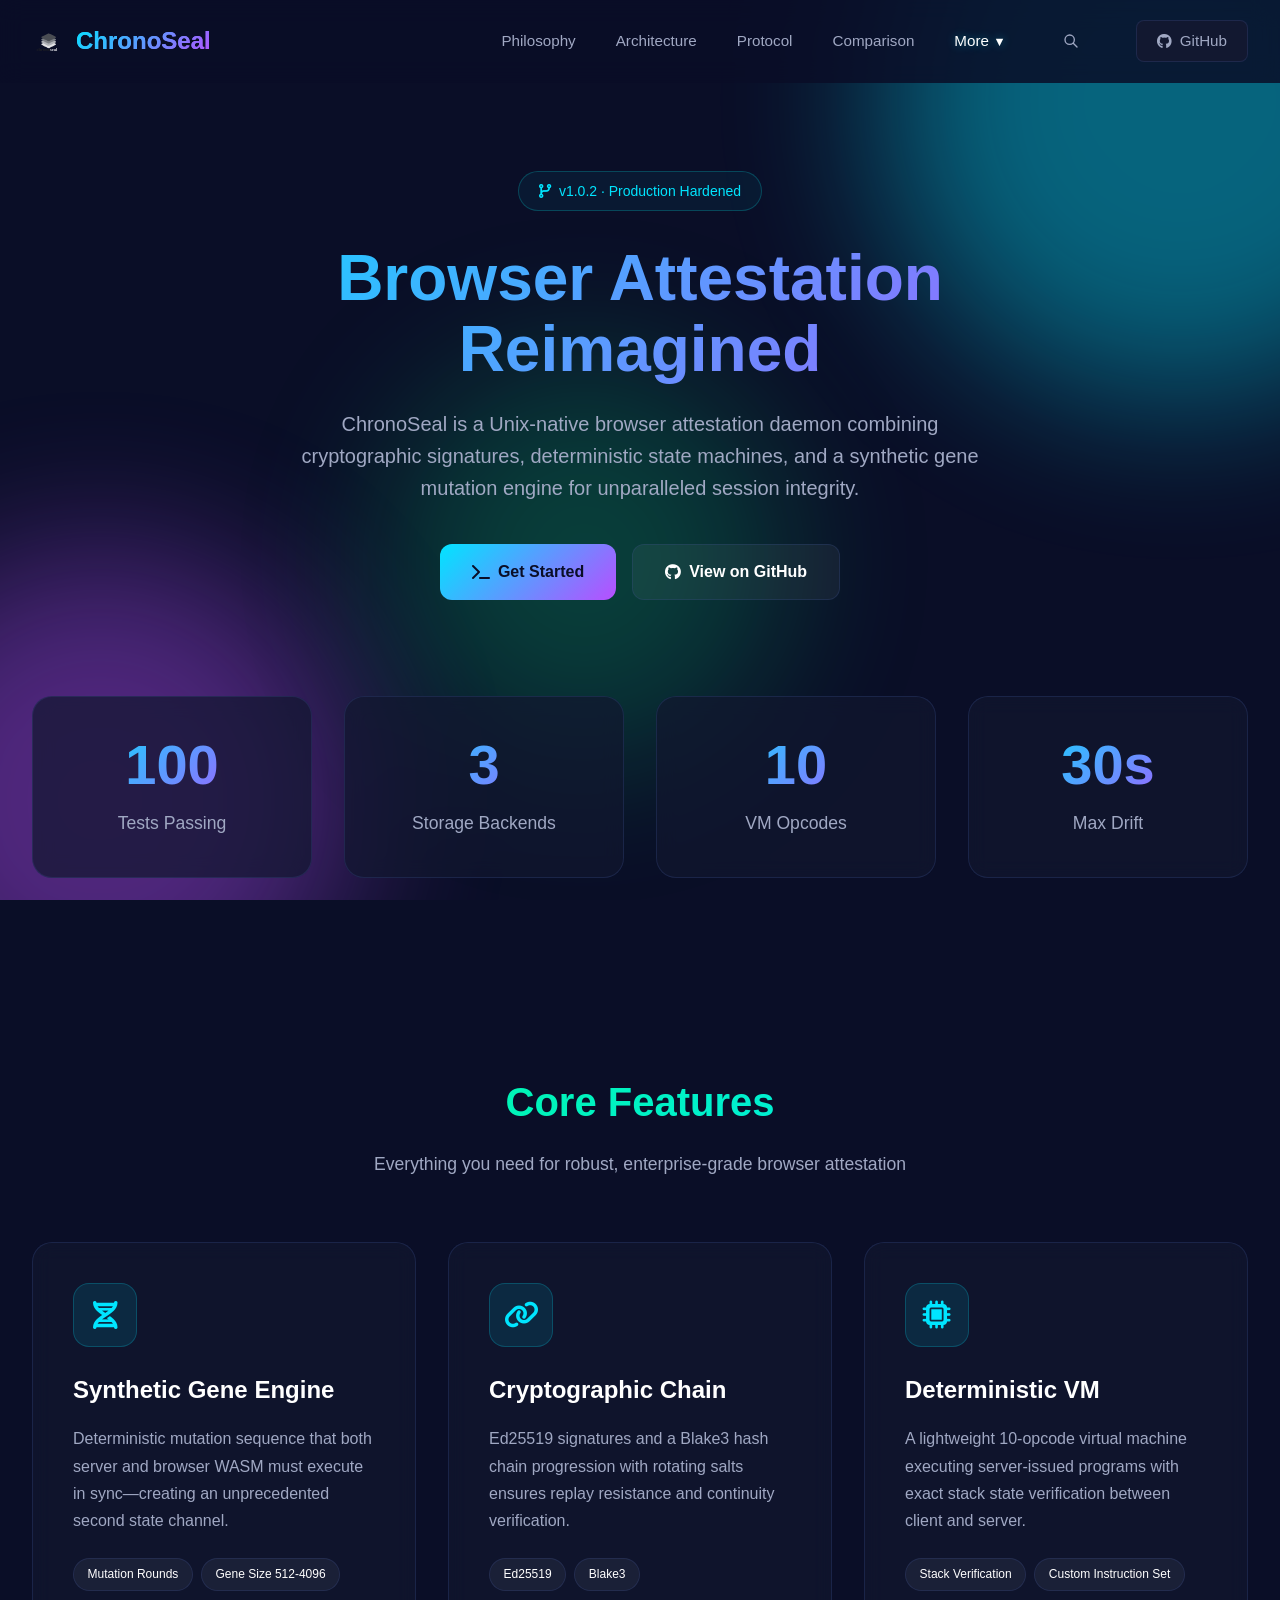
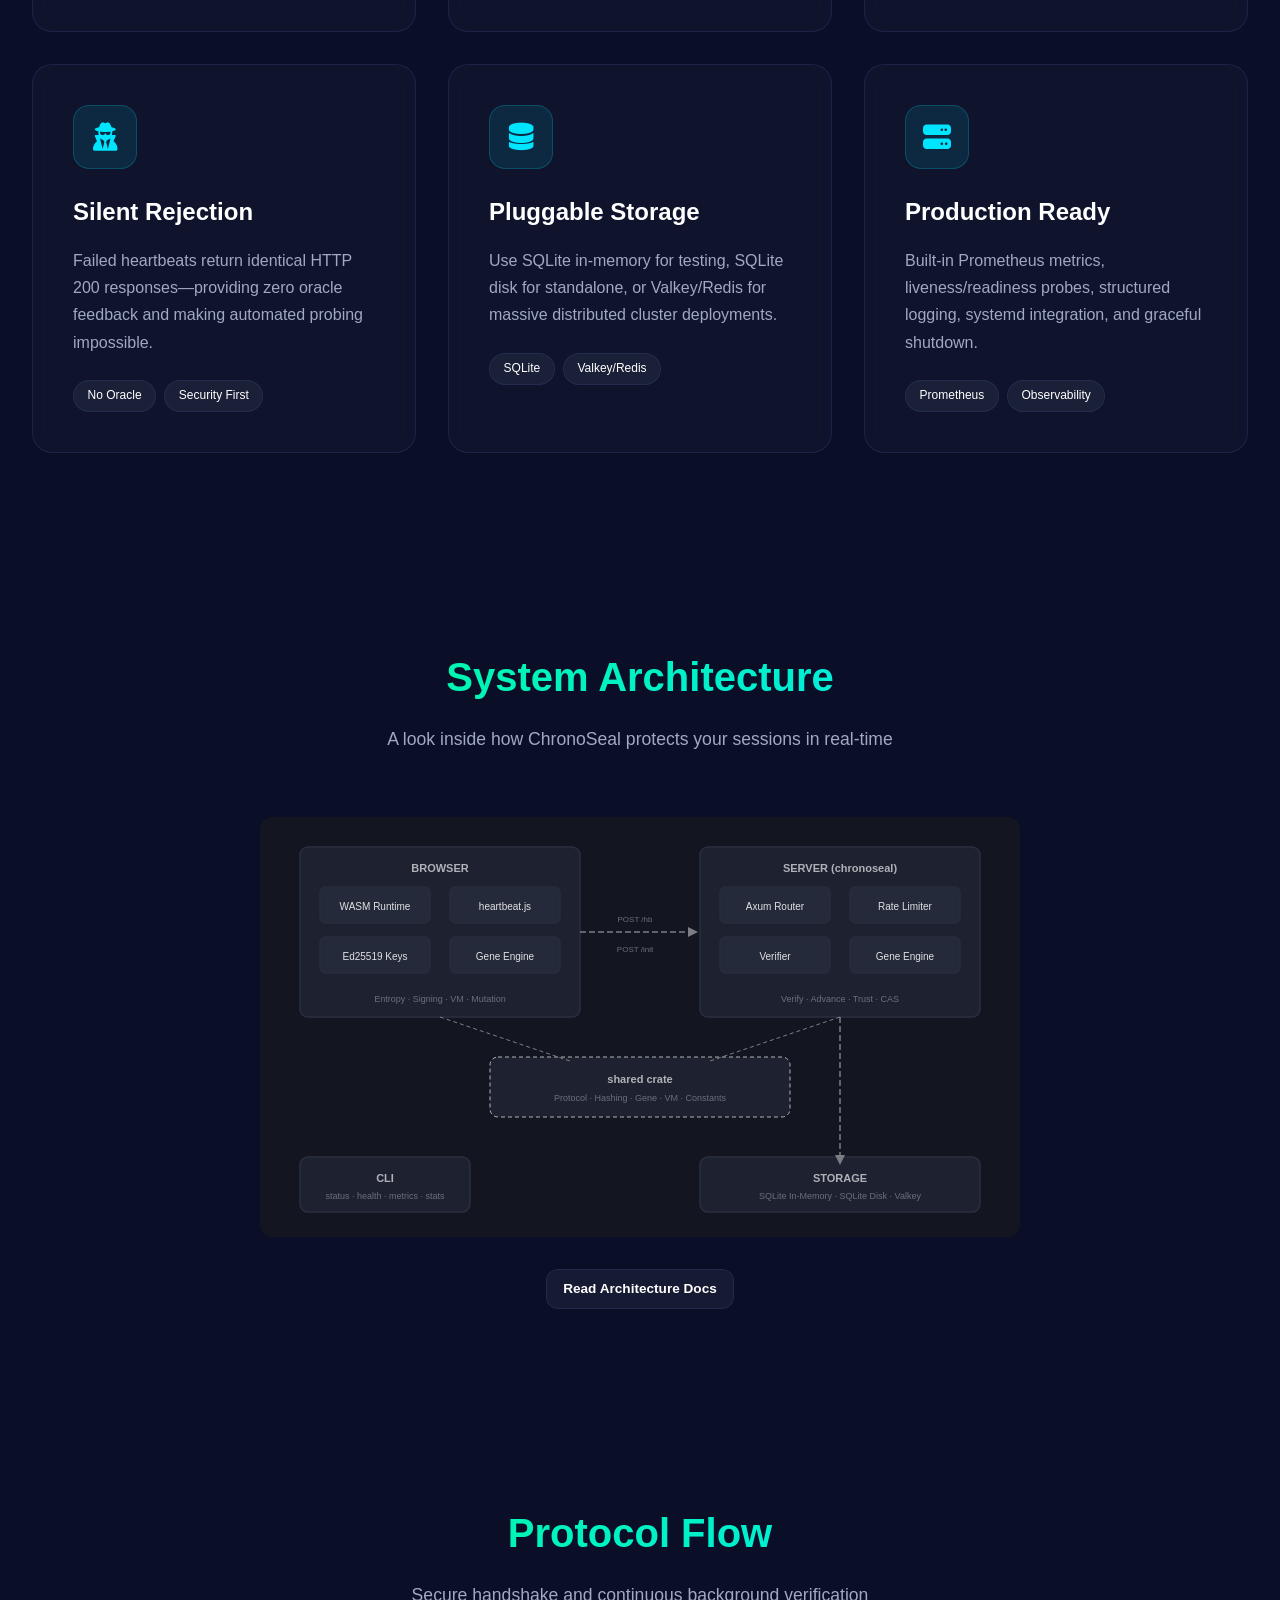
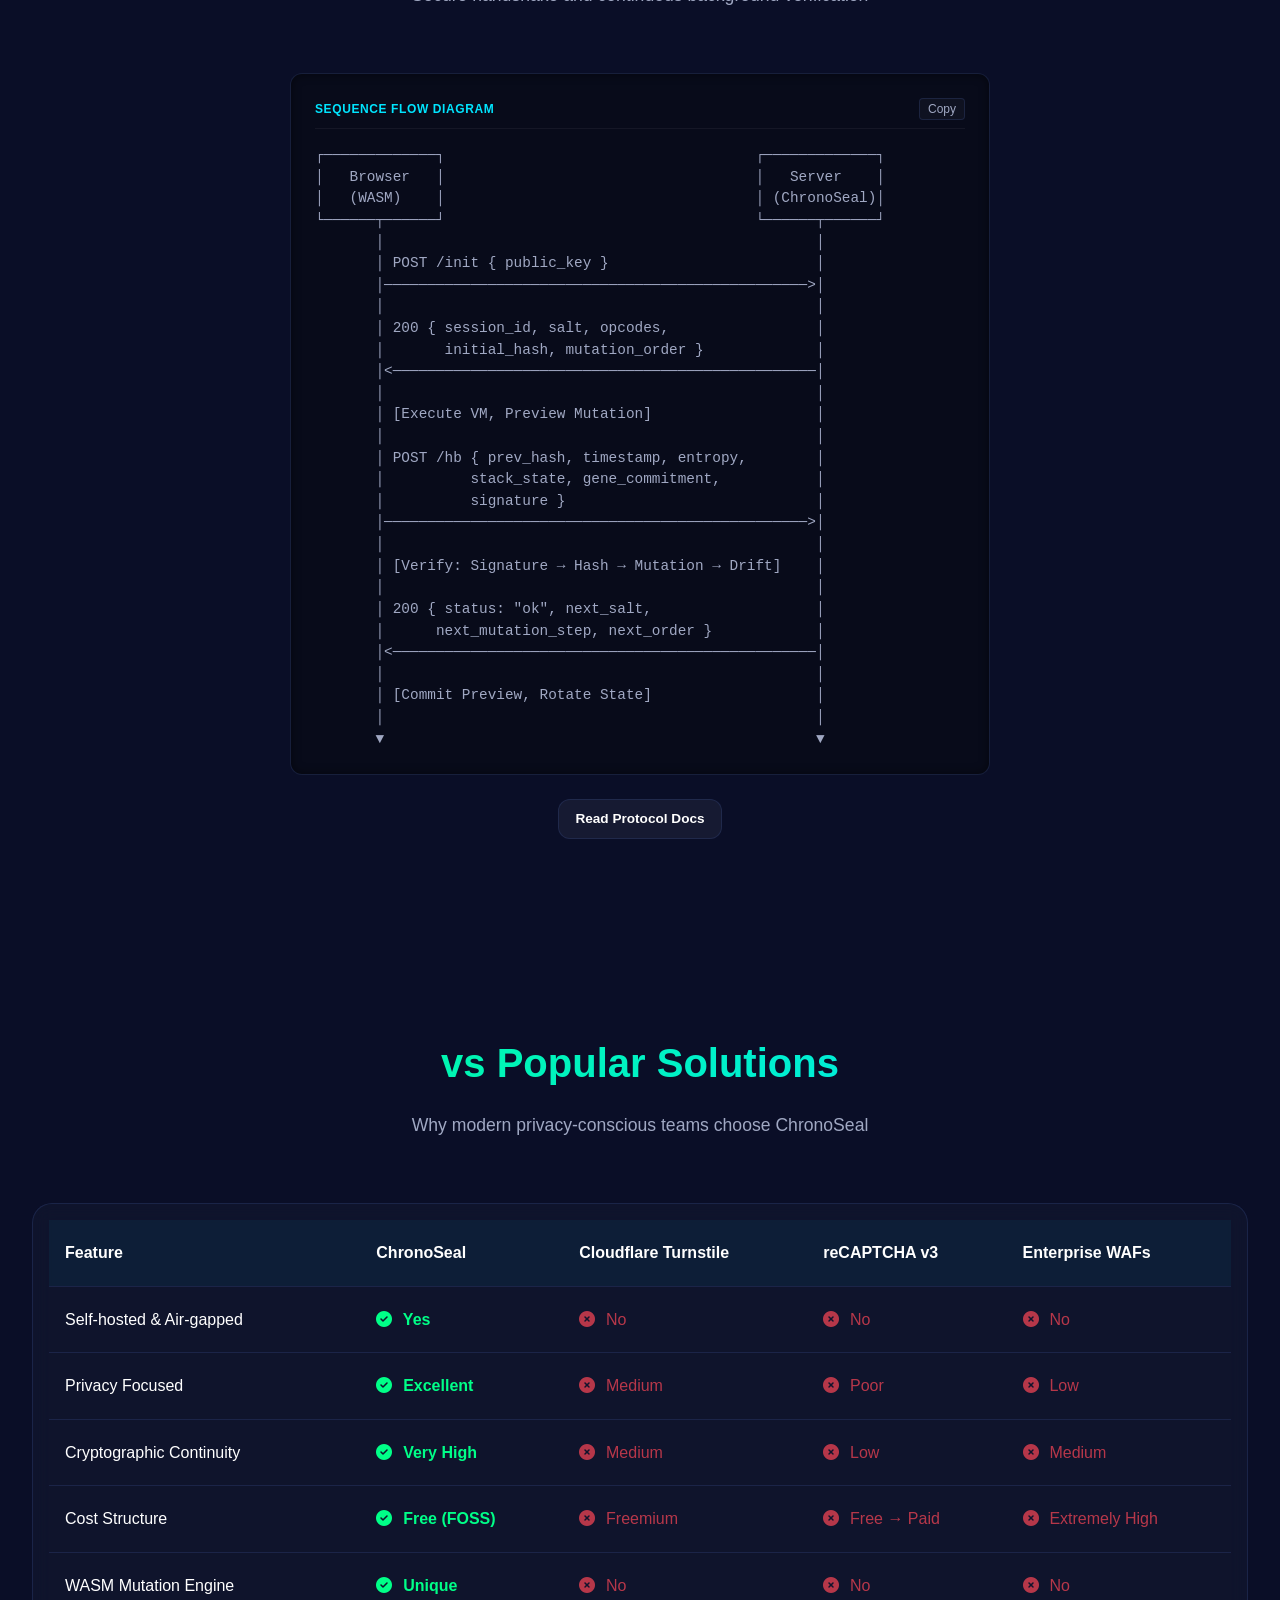
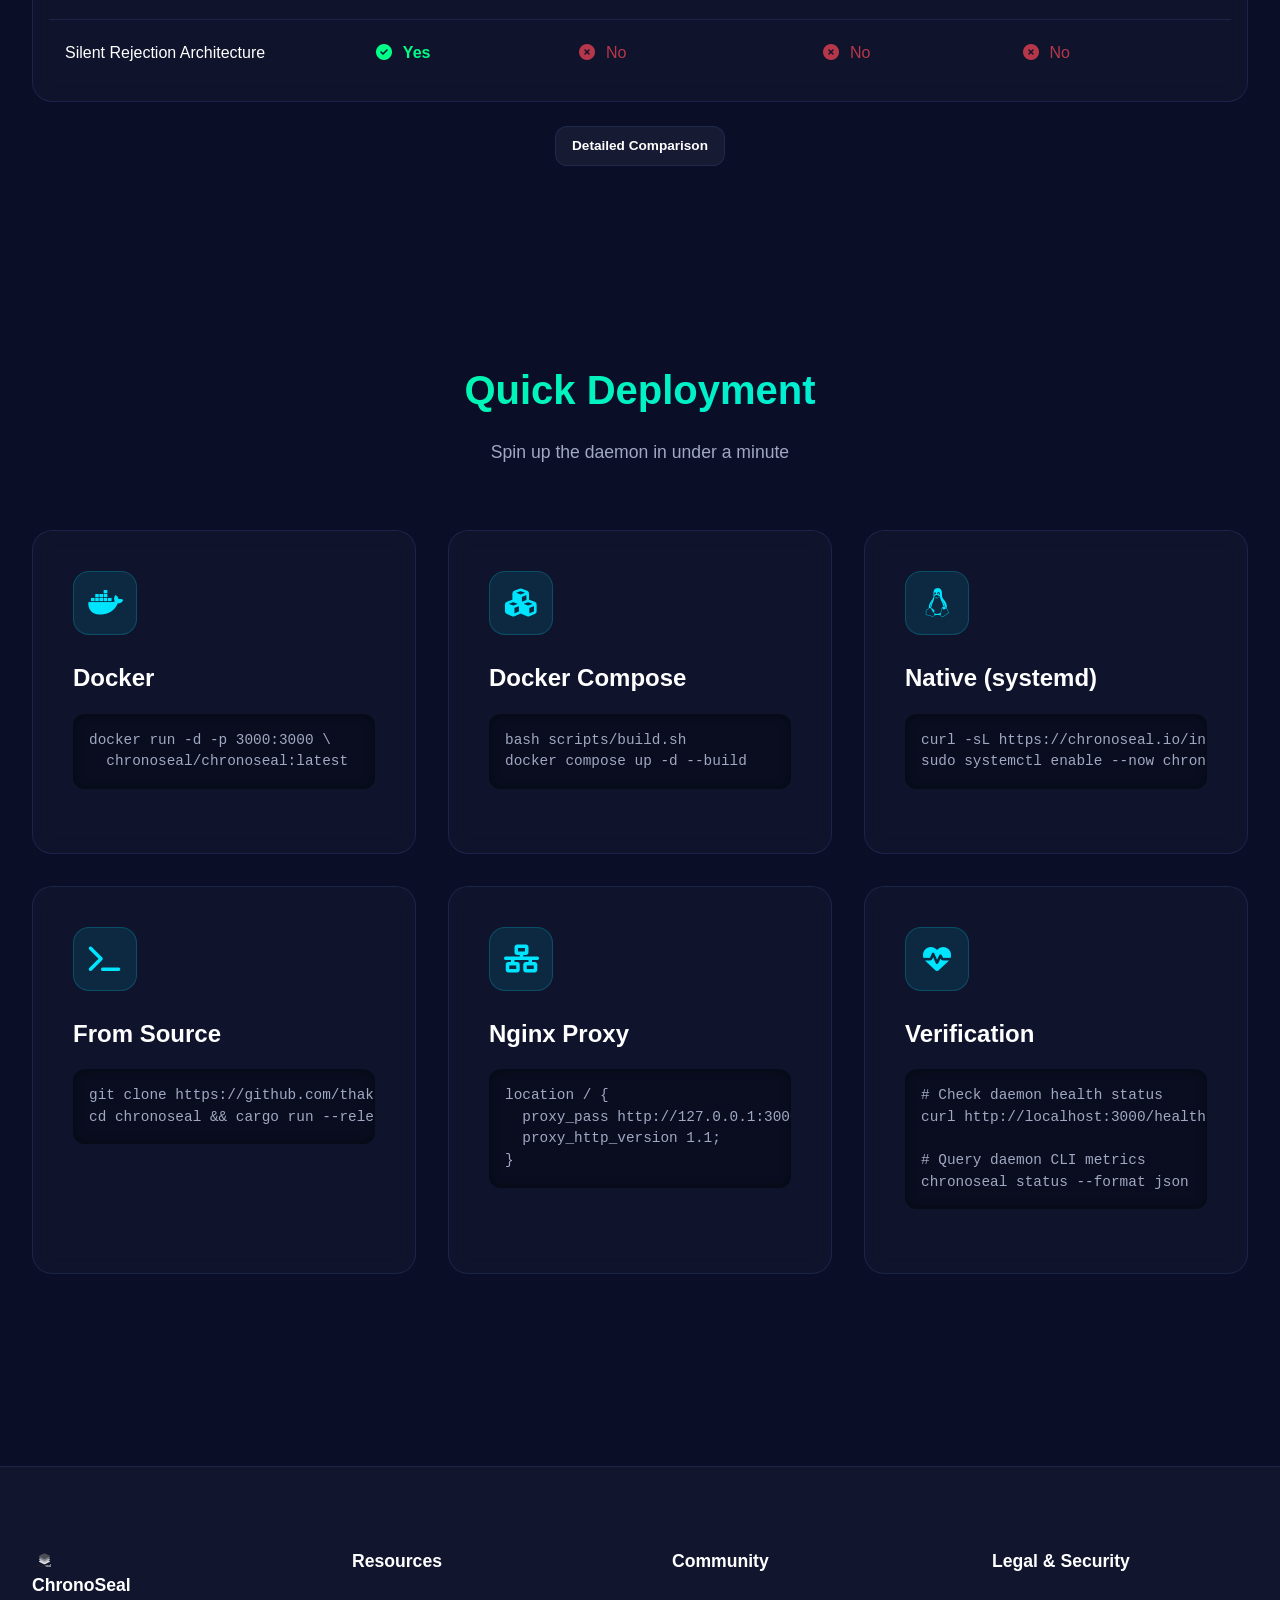
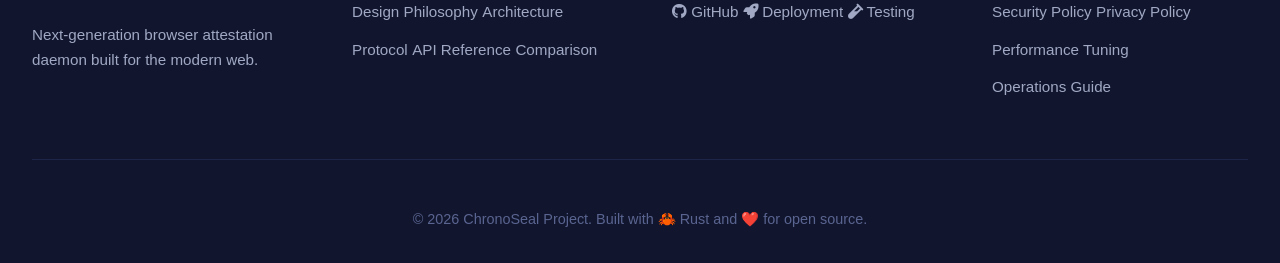
==== www/index.html @ 1e038901 "Add ChronoSeal product website" ====
<!DOCTYPE html>
<html lang="en">
<head>
  <meta charset="UTF-8">
  <meta name="viewport" content="width=device-width, initial-scale=1.0, viewport-fit=cover">
  <title>ChronoSeal | Browser Attestation Daemon</title>
  <meta name="description" content="ChronoSeal is a Unix-native browser attestation daemon combining cryptographic signatures, deterministic state machines, and a synthetic gene mutation engine for session integrity.">
  <link rel="stylesheet" href="css/chronoseal.css">
  <link rel="stylesheet" href="css/print.css" media="print">
  <link rel="manifest" href="site.webmanifest">
  <link rel="icon" href="assets/logo.svg" type="image/svg+xml">
  
  <!-- Font Awesome for Icons -->
  <link rel="preconnect" href="https://cdnjs.cloudflare.com" crossorigin />
  <link rel="stylesheet" href="https://cdnjs.cloudflare.com/ajax/libs/font-awesome/6.4.0/css/all.min.css" 
        integrity="sha512-iecdLmaskl7CVkqkXNQ/ZH/XLlvWZOJyj7Yy7tcenmpD1ypASozpmT/E0iPtmFIB46ZmdtAc9eNBvH0H/ZpiBw==" 
        crossorigin="anonymous" 
        referrerpolicy="no-referrer" />
</head>
<body>

  <!-- Floating Background Spheres -->
  <div class="bg-animation">
    <div class="gradient-sphere sphere-1"></div>
    <div class="gradient-sphere sphere-2"></div>
    <div class="gradient-sphere sphere-3"></div>
  </div>

  <!-- Header / Navbar -->
  <nav class="navbar" id="navbar">
    <div class="nav-container">
      <a href="index.html" class="logo">
        <img class="logobar" src="assets/logo.svg" alt="ChronoSeal Logo">
        <span>ChronoSeal</span>
      </a>
      <div class="nav-links" id="navLinks">
        <a href="philosophy.html">Philosophy</a>
        <a href="architecture.html">Architecture</a>
        <a href="protocol.html">Protocol</a>
        <a href="comparison.html">Comparison</a>
        <div class="nav-dropdown">
          <a href="#" class="nav-link">More <small>▼</small></a>
          <div class="nav-dropdown-menu">
            <a href="api.html">API Reference</a>
            <a href="deployment.html">Deployment Guide</a>
            <a href="operations.html">Operations Guide</a>
            <a href="testing.html">Testing Strategy</a>
            <a href="performance.html">Performance Tuning</a>
            <a href="threat-model.html">Threat Model</a>
            <a href="security.html">Security Policy</a>
            <a href="privacy.html">Privacy Policy</a>
          </div>
        </div>
        <button class="btn btn-ghost btn-sm btn-icon search-trigger" aria-label="Search" onclick="ChronoSearch.open()">
          <svg fill="none" stroke="currentColor" stroke-width="2" viewBox="0 0 24 24" width="16" height="16"><path stroke-linecap="round" stroke-linejoin="round" d="M21 21l-6-6m2-5a7 7 0 11-14 0 7 7 0 0114 0z"></path></svg>
        </button>
        <a href="https://github.com/thakares/chronoseal-rs" class="github-btn" target="_blank" rel="noopener">
          <i class="fab fa-github"></i> GitHub
        </a>
      </div>
      <button class="nav-toggle" id="menuBtn" aria-label="Toggle Navigation">
        <i class="fas fa-bars"></i>
      </button>
    </div>
  </nav>

  <!-- Main Content -->
  <main class="main-content">
    
    <!-- Hero Section -->
    <section id="home" class="hero animate">
      <div class="hero-badge">
        <i class="fas fa-code-branch"></i> v1.0.2 · Production Hardened
      </div>
      <h1>Browser Attestation<br>Reimagined</h1>
      <p class="hero-subtitle">
        ChronoSeal is a Unix-native browser attestation daemon combining cryptographic signatures, 
        deterministic state machines, and a synthetic gene mutation engine for unparalleled session integrity.
      </p>
      <div class="hero-buttons">
        <a href="deployment.html" class="btn btn-primary">
          <i class="fas fa-terminal"></i> Get Started
        </a>
        <a href="https://github.com/thakares/chronoseal-rs" class="btn btn-secondary" target="_blank" rel="noopener">
          <i class="fab fa-github"></i> View on GitHub
        </a>
      </div>
    </section>

    <!-- Stats Grid -->
    <div class="stats-grid animate">
      <div class="stat-card">
        <div class="stat-number">100</div>
        <div class="stat-label">Tests Passing</div>
      </div>
      <div class="stat-card">
        <div class="stat-number">3</div>
        <div class="stat-label">Storage Backends</div>
      </div>
      <div class="stat-card">
        <div class="stat-number">10</div>
        <div class="stat-label">VM Opcodes</div>
      </div>
      <div class="stat-card">
        <div class="stat-number">30s</div>
        <div class="stat-label">Max Drift</div>
      </div>
    </div>

    <!-- Core Features Section -->
    <section id="features" class="section animate">
      <div class="section-header">
        <h2>Core Features</h2>
        <p>Everything you need for robust, enterprise-grade browser attestation</p>
      </div>
      <div class="cards-grid">
        <div class="card">
          <div class="card-icon"><i class="fas fa-dna"></i></div>
          <h3>Synthetic Gene Engine</h3>
          <p>Deterministic mutation sequence that both server and browser WASM must execute in sync—creating an unprecedented second state channel.</p>
          <div class="card-tags">
            <span class="tag">Mutation Rounds</span>
            <span class="tag">Gene Size 512-4096</span>
          </div>
        </div>
        <div class="card">
          <div class="card-icon"><i class="fas fa-link"></i></div>
          <h3>Cryptographic Chain</h3>
          <p>Ed25519 signatures and a Blake3 hash chain progression with rotating salts ensures replay resistance and continuity verification.</p>
          <div class="card-tags">
            <span class="tag">Ed25519</span>
            <span class="tag">Blake3</span>
          </div>
        </div>
        <div class="card">
          <div class="card-icon"><i class="fas fa-microchip"></i></div>
          <h3>Deterministic VM</h3>
          <p>A lightweight 10-opcode virtual machine executing server-issued programs with exact stack state verification between client and server.</p>
          <div class="card-tags">
            <span class="tag">Stack Verification</span>
            <span class="tag">Custom Instruction Set</span>
          </div>
        </div>
        <div class="card">
          <div class="card-icon"><i class="fas fa-user-secret"></i></div>
          <h3>Silent Rejection</h3>
          <p>Failed heartbeats return identical HTTP 200 responses—providing zero oracle feedback and making automated probing impossible.</p>
          <div class="card-tags">
            <span class="tag">No Oracle</span>
            <span class="tag">Security First</span>
          </div>
        </div>
        <div class="card">
          <div class="card-icon"><i class="fas fa-database"></i></div>
          <h3>Pluggable Storage</h3>
          <p>Use SQLite in-memory for testing, SQLite disk for standalone, or Valkey/Redis for massive distributed cluster deployments.</p>
          <div class="card-tags">
            <span class="tag">SQLite</span>
            <span class="tag">Valkey/Redis</span>
          </div>
        </div>
        <div class="card">
          <div class="card-icon"><i class="fas fa-server"></i></div>
          <h3>Production Ready</h3>
          <p>Built-in Prometheus metrics, liveness/readiness probes, structured logging, systemd integration, and graceful shutdown.</p>
          <div class="card-tags">
            <span class="tag">Prometheus</span>
            <span class="tag">Observability</span>
          </div>
        </div>
      </div>
    </section>

    <!-- Architecture Section -->
    <section id="architecture-sec" class="section animate">
      <div class="section-header">
        <h2>System Architecture</h2>
        <p>A look inside how ChronoSeal protects your sessions in real-time</p>
      </div>
      <div class="architecture-container">
        <!-- Inline diagram container dynamically drawn by diagrams.js -->
        <div id="diagram-architecture" class="arch-diagram"></div>
      </div>
      <div class="text-center" style="margin-top:24px">
        <a href="architecture.html" class="btn btn-secondary btn-sm">Read Architecture Docs</a>
      </div>
    </section>

    <!-- Protocol Section -->
    <section id="protocol-sec" class="section animate">
      <div class="section-header">
        <h2>Protocol Flow</h2>
        <p>Secure handshake and continuous background verification</p>
      </div>
      <div class="code-block code-block-center">
        <div class="code-header">
          <span class="code-lang">Sequence Flow Diagram</span>
          <button class="code-copy-btn">Copy</button>
        </div>
        <pre><code>┌─────────────┐                                    ┌─────────────┐
│   Browser   │                                    │   Server    │
│   (WASM)    │                                    │ (ChronoSeal)│
└──────┬──────┘                                    └──────┬──────┘
       │                                                  │
       │ POST /init { public_key }                        │
       │─────────────────────────────────────────────────>│
       │                                                  │
       │ 200 { session_id, salt, opcodes,                 │
       │       initial_hash, mutation_order }             │
       │<─────────────────────────────────────────────────│
       │                                                  │
       │ [Execute VM, Preview Mutation]                   │
       │                                                  │
       │ POST /hb { prev_hash, timestamp, entropy,        │
       │          stack_state, gene_commitment,           │
       │          signature }                             │
       │─────────────────────────────────────────────────>│
       │                                                  │
       │ [Verify: Signature → Hash → Mutation → Drift]    │
       │                                                  │
       │ 200 { status: "ok", next_salt,                   │
       │      next_mutation_step, next_order }            │
       │<─────────────────────────────────────────────────│
       │                                                  │
       │ [Commit Preview, Rotate State]                   │
       │                                                  │
       ▼                                                  ▼</code></pre>
      </div>
      <div class="text-center" style="margin-top:24px">
        <a href="protocol.html" class="btn btn-secondary btn-sm">Read Protocol Docs</a>
      </div>
    </section>

    <!-- Comparison Section -->
    <section id="comparison-sec" class="section animate">
      <div class="section-header">
        <h2>vs Popular Solutions</h2>
        <p>Why modern privacy-conscious teams choose ChronoSeal</p>
      </div>
      <div class="comparison-table-wrap">
        <table>
          <thead>
            <tr>
              <th>Feature</th>
              <th>ChronoSeal</th>
              <th>Cloudflare Turnstile</th>
              <th>reCAPTCHA v3</th>
              <th>Enterprise WAFs</th>
            </tr>
          </thead>
          <tbody>
            <tr>
              <td>Self-hosted &amp; Air-gapped</td>
              <td class="check"><i class="fas fa-check-circle"></i> Yes</td>
              <td class="times"><i class="fas fa-times-circle"></i> No</td>
              <td class="times"><i class="fas fa-times-circle"></i> No</td>
              <td class="times"><i class="fas fa-times-circle"></i> No</td>
            </tr>
            <tr>
              <td>Privacy Focused</td>
              <td class="check"><i class="fas fa-check-circle"></i> Excellent</td>
              <td class="times"><i class="fas fa-times-circle"></i> Medium</td>
              <td class="times"><i class="fas fa-times-circle"></i> Poor</td>
              <td class="times"><i class="fas fa-times-circle"></i> Low</td>
            </tr>
            <tr>
              <td>Cryptographic Continuity</td>
              <td class="check"><i class="fas fa-check-circle"></i> Very High</td>
              <td class="times"><i class="fas fa-times-circle"></i> Medium</td>
              <td class="times"><i class="fas fa-times-circle"></i> Low</td>
              <td class="times"><i class="fas fa-times-circle"></i> Medium</td>
            </tr>
            <tr>
              <td>Cost Structure</td>
              <td class="check"><i class="fas fa-check-circle"></i> Free (FOSS)</td>
              <td class="times"><i class="fas fa-times-circle"></i> Freemium</td>
              <td class="times"><i class="fas fa-times-circle"></i> Free → Paid</td>
              <td class="times"><i class="fas fa-times-circle"></i> Extremely High</td>
            </tr>
            <tr>
              <td>WASM Mutation Engine</td>
              <td class="check"><i class="fas fa-check-circle"></i> Unique</td>
              <td class="times"><i class="fas fa-times-circle"></i> No</td>
              <td class="times"><i class="fas fa-times-circle"></i> No</td>
              <td class="times"><i class="fas fa-times-circle"></i> No</td>
            </tr>
            <tr>
              <td>Silent Rejection Architecture</td>
              <td class="check"><i class="fas fa-check-circle"></i> Yes</td>
              <td class="times"><i class="fas fa-times-circle"></i> No</td>
              <td class="times"><i class="fas fa-times-circle"></i> No</td>
              <td class="times"><i class="fas fa-times-circle"></i> No</td>
            </tr>
          </tbody>
        </table>
      </div>
      <div class="text-center" style="margin-top:24px">
        <a href="comparison.html" class="btn btn-secondary btn-sm">Detailed Comparison</a>
      </div>
    </section>

    <!-- Quick Deployment Section -->
    <section id="deployment-sec" class="section animate">
      <div class="section-header">
        <h2>Quick Deployment</h2>
        <p>Spin up the daemon in under a minute</p>
      </div>
      <div class="cards-grid">
        <div class="card">
          <div class="card-icon"><i class="fab fa-docker"></i></div>
          <h3>Docker</h3>
          <div class="code-block" style="margin-top: 1rem; border: none; padding: 1rem; background: rgba(0,0,0,0.3);">
            <pre><code>docker run -d -p 3000:3000 \
  chronoseal/chronoseal:latest</code></pre>
          </div>
        </div>
        <div class="card">
          <div class="card-icon"><i class="fas fa-cubes"></i></div>
          <h3>Docker Compose</h3>
          <div class="code-block" style="margin-top: 1rem; border: none; padding: 1rem; background: rgba(0,0,0,0.3);">
            <pre><code>bash scripts/build.sh
docker compose up -d --build</code></pre>
          </div>
        </div>
        <div class="card">
          <div class="card-icon"><i class="fab fa-linux"></i></div>
          <h3>Native (systemd)</h3>
          <div class="code-block" style="margin-top: 1rem; border: none; padding: 1rem; background: rgba(0,0,0,0.3);">
            <pre><code>curl -sL https://chronoseal.io/install.sh | sudo bash
sudo systemctl enable --now chronoseal</code></pre>
          </div>
        </div>
        <div class="card">
          <div class="card-icon"><i class="fas fa-terminal"></i></div>
          <h3>From Source</h3>
          <div class="code-block" style="margin-top: 1rem; border: none; padding: 1rem; background: rgba(0,0,0,0.3);">
            <pre><code>git clone https://github.com/thakares/chronoseal-rs
cd chronoseal &amp;&amp; cargo run --release</code></pre>
          </div>
        </div>
        <div class="card">
          <div class="card-icon"><i class="fas fa-network-wired"></i></div>
          <h3>Nginx Proxy</h3>
          <div class="code-block" style="margin-top: 1rem; border: none; padding: 1rem; background: rgba(0,0,0,0.3);">
            <pre><code>location / {
  proxy_pass http://127.0.0.1:3000;
  proxy_http_version 1.1;
}</code></pre>
          </div>
        </div>
        <div class="card">
          <div class="card-icon"><i class="fas fa-heartbeat"></i></div>
          <h3>Verification</h3>
          <div class="code-block" style="margin-top: 1rem; border: none; padding: 1rem; background: rgba(0,0,0,0.3);">
            <pre><code># Check daemon health status
curl http://localhost:3000/health

# Query daemon CLI metrics
chronoseal status --format json</code></pre>
          </div>
        </div>
      </div>
    </section>

  </main>

  <!-- Footer -->
  <footer class="footer">
    <div class="footer-content">
      <div class="footer-section">
        <h4>
          <img class="logobar" src="assets/logo.svg" alt="ChronoSeal Logo" style="width: 24px; height: 24px; vertical-align: middle;"> ChronoSeal
        </h4>
        <p>Next-generation browser attestation daemon built for the modern web.</p>
      </div>
      <div class="footer-section">
        <h4>Resources</h4>
        <a href="philosophy.html">Design Philosophy</a>
        <a href="architecture.html">Architecture</a>
        <a href="protocol.html">Protocol</a>
        <a href="api.html">API Reference</a>
        <a href="comparison.html">Comparison</a>
      </div>
      <div class="footer-section">
        <h4>Community</h4>
        <a href="https://github.com/thakares/chronoseal-rs" target="_blank" rel="noopener"><i class="fab fa-github"></i> GitHub</a>
        <a href="deployment.html"><i class="fas fa-rocket"></i> Deployment</a>
        <a href="testing.html"><i class="fas fa-vial"></i> Testing</a>
      </div>
      <div class="footer-section">
        <h4>Legal &amp; Security</h4>
        <a href="security.html">Security Policy</a>
        <a href="privacy.html">Privacy Policy</a>
        <a href="performance.html">Performance Tuning</a>
        <a href="operations.html">Operations Guide</a>
      </div>
    </div>
    <div class="footer-bottom">
      <p>&copy; 2026 ChronoSeal Project. Built with 🦀 Rust and ❤️ for open source.</p>
    </div>
  </footer>

  <!-- Search Overlay -->
  <div class="search-overlay">
    <div class="search-box">
      <div class="search-input-wrap">
        <svg fill="none" stroke="currentColor" stroke-width="2" viewBox="0 0 24 24"><path stroke-linecap="round" stroke-linejoin="round" d="M21 21l-6-6m2-5a7 7 0 11-14 0 7 7 0 0114 0z"></path></svg>
        <input type="text" class="search-input" placeholder="Search documentation... (Esc to close)">
        <span class="search-kbd">/</span>
      </div>
      <div class="search-results"></div>
    </div>
  </div>

  <!-- Back to top -->
  <a href="#" class="back-to-top" aria-label="Back to top">▲</a>

  <!-- JS Scripts -->
  <script src="js/search.js"></script>
  <script src="js/app.js"></script>
  <script src="js/pwa.js"></script>
  <script src="js/diagrams.js"></script>
</body>
</html>
---- www/css/chronoseal.css ----
/* ============================================================
   ChronoSeal Design System — chronoseal.css
   Vibrant, premium, glassmorphism theme matching the target site
   ============================================================ */

/* ---- Custom Properties ---- */
:root {
  --bg-primary:     #0a0e27;
  --bg-secondary:   #11162e;
  --bg-card:        rgba(18, 24, 48, 0.7);
  --bg-card-solid:  #121830;
  --border:         rgba(56, 78, 135, 0.3);
  --border-glow:    rgba(0, 255, 255, 0.2);
  --text-primary:   #ffffff;
  --text-secondary: #a0a8c3;
  --text-muted:     #5a6490;
  
  --accent-cyan:    #00e5ff;
  --accent-purple:  #b84eff;
  --accent-green:   #00ff88;
  --accent-red:     #ff4757;
  
  --gradient-1:     linear-gradient(135deg, #00e5ff 0%, #b84eff 100%);
  --gradient-2:     linear-gradient(135deg, #00ff88 0%, #00e5ff 100%);
  --shadow-glow:    0 0 30px rgba(0, 229, 255, 0.1);
  
  --font-sans:      -apple-system, BlinkMacSystemFont, 'Segoe UI', Roboto, 'Helvetica Neue', Arial, sans-serif;
  --font-mono:      'SF Mono', Monaco, 'Cascadia Code', 'Roboto Mono', Consolas, 'Courier New', monospace;
  
  --max-width:      1400px;
  --header-h:       75px;
  --r-sm:           8px;
  --r-md:           12px;
  --r-lg:           20px;
  --ease:           cubic-bezier(0.175, 0.885, 0.32, 1.275);
  --tr:             .3s ease;
}

/* ---- Reset ---- */
*, *::before, *::after {
  box-sizing: border-box;
  margin: 0;
  padding: 0;
}

html {
  scroll-behavior: smooth;
  -webkit-text-size-adjust: 100%;
}

body {
  font-family: var(--font-sans);
  background: var(--bg-primary);
  color: var(--text-primary);
  line-height: 1.6;
  overflow-x: hidden;
  -webkit-font-smoothing: antialiased;
}

a {
  color: var(--text-secondary);
  text-decoration: none;
  transition: all var(--tr);
}

a:hover {
  color: var(--text-primary);
}

img, svg {
  max-width: 100%;
  display: block;
}

button {
  cursor: pointer;
  font-family: inherit;
  border: none;
  background: none;
}

code, pre {
  font-family: var(--font-mono);
}

/* Scrollbar */
::-webkit-scrollbar {
  width: 8px;
  height: 8px;
}
::-webkit-scrollbar-track {
  background: var(--bg-primary);
}
::-webkit-scrollbar-thumb {
  background: var(--border);
  border-radius: 4px;
}
::-webkit-scrollbar-thumb:hover {
  background: var(--accent-cyan);
}

/* ---- Layout ---- */
.container, .main-content {
  width: 100%;
  max-width: var(--max-width);
  margin: 0 auto;
  padding: 0 2rem;
}

.main-content {
  padding-top: var(--header-h);
}

.section {
  padding: 6rem 0;
  scroll-margin-top: 100px;
}

.text-center {
  text-align: center;
}

.arch-diagram {
  display: flex;
  justify-content: center;
  align-items: center;
  margin: 2rem auto;
  max-width: 100%;
}

.arch-diagram svg {
  display: block;
  margin: 0 auto;
  max-width: 100%;
}

.section--alt {
  background: var(--bg-secondary);
  border-top: 1px solid var(--border);
  border-bottom: 1px solid var(--border);
}

/* ============================================================
   BACKGROUND ANIMATION
   ============================================================ */
.bg-animation {
  position: fixed;
  top: 0;
  left: 0;
  width: 100%;
  height: 100%;
  z-index: -1;
  overflow: hidden;
  pointer-events: none;
}

.gradient-sphere {
  position: absolute;
  border-radius: 50%;
  filter: blur(80px);
  opacity: 0.4;
  animation: float 20s infinite ease-in-out;
  will-change: transform;
}

.sphere-1 { width: 600px; height: 600px; background: var(--accent-cyan); top: -200px; right: -200px; animation-delay: 0s; }
.sphere-2 { width: 500px; height: 500px; background: var(--accent-purple); bottom: -150px; left: -150px; animation-delay: -5s; }
.sphere-3 { width: 400px; height: 400px; background: var(--accent-green); top: 40%; left: 30%; animation-delay: -10s; opacity: 0.2; }

@keyframes float {
  0%, 100% { transform: translate(0, 0) scale(1); }
  33% { transform: translate(30px, -30px) scale(1.05); }
  66% { transform: translate(-20px, 20px) scale(0.95); }
}

/* ============================================================
   NAVBAR / HEADER
   ============================================================ */
.navbar {
  position: fixed;
  top: 0;
  left: 0;
  right: 0;
  z-index: 1000;
  background: rgba(10, 14, 39, 0.85);
  backdrop-filter: blur(12px);
  -webkit-backdrop-filter: blur(12px);
  border-bottom: 1px solid transparent;
  padding: 1.25rem 2rem;
  transition: all 0.3s ease;
}

.navbar.scrolled {
  padding: 0.75rem 2rem;
  background: rgba(10, 14, 39, 0.98);
  border-bottom: 1px solid var(--border);
}

.nav-container {
  max-width: var(--max-width);
  margin: 0 auto;
  display: flex;
  justify-content: space-between;
  align-items: center;
}

.logo {
  display: flex;
  align-items: center;
  gap: 0.75rem;
  font-size: 1.5rem;
  font-weight: 800;
  background: var(--gradient-1);
  -webkit-background-clip: text;
  background-clip: text;
  color: transparent;
  text-decoration: none;
}

.logobar {
  width: 32px;
  height: 32px;
}

.logo span {
  color: transparent;
  background: var(--gradient-1);
  -webkit-background-clip: text;
  background-clip: text;
}

.nav-links {
  display: flex;
  gap: 2.5rem;
  align-items: center;
}

.nav-links a {
  color: var(--text-secondary);
  text-decoration: none;
  transition: color 0.3s ease;
  font-weight: 500;
  font-size: 0.95rem;
}

.nav-links a:hover, .nav-links a.active {
  color: var(--text-primary);
  text-shadow: 0 0 10px rgba(0, 229, 255, 0.4);
}

.github-btn {
  background: var(--bg-card-solid);
  padding: 0.5rem 1.25rem;
  border-radius: 8px;
  border: 1px solid var(--border);
  display: flex;
  align-items: center;
  gap: 0.5rem;
  transition: all 0.3s ease;
}

.github-btn:hover {
  border-color: var(--accent-cyan);
  box-shadow: 0 0 15px rgba(0, 229, 255, 0.2);
}

.nav-toggle {
  display: none;
  background: none;
  border: none;
  color: var(--text-primary);
  font-size: 1.5rem;
  cursor: pointer;
  transition: color 0.3s ease;
}

/* Nav Dropdown */
.nav-dropdown {
  position: relative;
}

.nav-dropdown-menu {
  position: absolute;
  top: calc(100% + 15px);
  left: 50%;
  transform: translateX(-50%) translateY(8px);
  min-width: 220px;
  background: var(--bg-card-solid);
  border: 1px solid var(--border);
  border-radius: var(--r-md);
  padding: 6px;
  opacity: 0;
  pointer-events: none;
  transition: opacity var(--tr), transform var(--tr);
  box-shadow: 0 16px 48px rgba(0,0,0,.4);
  backdrop-filter: blur(10px);
}

.nav-dropdown:hover .nav-dropdown-menu {
  opacity: 1;
  pointer-events: auto;
  transform: translateX(-50%) translateY(0);
}

.nav-dropdown-menu a {
  display: block;
  padding: 8px 14px;
  font-size: .88rem;
  color: var(--text-secondary);
  border-radius: var(--r-sm);
  transition: all var(--tr);
}

.nav-dropdown-menu a:hover {
  color: var(--text-primary);
  background: rgba(0, 229, 255, 0.05);
}

/* ============================================================
   HERO SECTION
   ============================================================ */
.hero {
  text-align: center;
  padding: 6rem 0;
}

.hero-badge {
  display: inline-flex;
  align-items: center;
  gap: 0.5rem;
  padding: 0.5rem 1.25rem;
  background: rgba(0, 229, 255, 0.05);
  border: 1px solid var(--border-glow);
  border-radius: 50px;
  font-size: 0.875rem;
  color: var(--accent-cyan);
  margin-bottom: 2rem;
  font-weight: 500;
}

.hero h1 {
  font-size: clamp(3rem, 5vw, 4.5rem);
  font-weight: 800;
  margin-bottom: 1.5rem;
  background: var(--gradient-1);
  -webkit-background-clip: text;
  background-clip: text;
  color: transparent;
  line-height: 1.1;
}

.hero-subtitle {
  font-size: 1.25rem;
  color: var(--text-secondary);
  max-width: 700px;
  margin: 0 auto 2.5rem;
}

.hero-buttons {
  display: flex;
  gap: 1rem;
  justify-content: center;
  flex-wrap: wrap;
}

/* ============================================================
   BUTTONS
   ============================================================ */
.btn {
  padding: 0.875rem 2rem;
  border-radius: 12px;
  font-weight: 600;
  text-decoration: none;
  transition: all var(--tr);
  cursor: pointer;
  border: none;
  display: inline-flex;
  align-items: center;
  gap: 0.5rem;
}

.btn-primary {
  background: var(--gradient-1);
  color: var(--bg-primary);
}

.btn-primary:hover {
  transform: translateY(-2px);
  box-shadow: 0 8px 30px rgba(0, 229, 255, 0.4);
}

.btn-secondary {
  background: rgba(255, 255, 255, 0.05);
  border: 1px solid var(--border);
  color: var(--text-primary);
}

.btn-secondary:hover {
  border-color: var(--accent-cyan);
  background: rgba(0, 229, 255, 0.05);
}

.btn-ghost {
  color: var(--text-secondary);
  border: 1px solid transparent;
}
.btn-ghost:hover {
  color: var(--text-primary);
  border-color: var(--border);
  background: rgba(255,255,255,0.05);
}
.btn-sm {
  padding: 0.5rem 1rem;
  font-size: 0.85rem;
}

/* ============================================================
   STATS ROW
   ============================================================ */
.stats-grid {
  display: grid;
  grid-template-columns: repeat(auto-fit, minmax(200px, 1fr));
  gap: 2rem;
  text-align: center;
  margin-bottom: 6rem;
}

.stat-card {
  background: var(--bg-card);
  border-radius: 20px;
  padding: 2.5rem 2rem;
  border: 1px solid var(--border);
  backdrop-filter: blur(10px);
  -webkit-backdrop-filter: blur(10px);
}

.stat-number {
  font-size: 3.5rem;
  font-weight: 800;
  background: var(--gradient-1);
  -webkit-background-clip: text;
  background-clip: text;
  color: transparent;
  line-height: 1;
}

.stat-label {
  color: var(--text-secondary);
  margin-top: 1rem;
  font-weight: 500;
  font-size: 1.1rem;
}

/* ============================================================
   SECTION HEADER
   ============================================================ */
.section-header {
  text-align: center;
  margin-bottom: 4rem;
}

.section-label {
  display: inline-block;
  font-size: 0.875rem;
  font-weight: 600;
  color: var(--accent-cyan);
  margin-bottom: 1rem;
  text-transform: uppercase;
  letter-spacing: 0.05em;
}

.section-header h2 {
  font-size: 2.5rem;
  font-weight: 800;
  margin-bottom: 1rem;
  background: var(--gradient-2);
  -webkit-background-clip: text;
  background-clip: text;
  color: transparent;
}

.section-header p {
  color: var(--text-secondary);
  max-width: 600px;
  margin: 0 auto;
  font-size: 1.1rem;
}

/* ============================================================
   FEATURES GRID / CARDS
   ============================================================ */
.cards-grid {
  display: grid;
  grid-template-columns: repeat(auto-fit, minmax(320px, 1fr));
  gap: 2rem;
}

.card {
  background: var(--bg-card);
  backdrop-filter: blur(10px);
  -webkit-backdrop-filter: blur(10px);
  border: 1px solid var(--border);
  border-radius: 20px;
  padding: 2.5rem;
  transition: all 0.4s var(--ease);
}

.card:hover {
  transform: translateY(-10px);
  border-color: var(--accent-cyan);
  box-shadow: var(--shadow-glow);
}

.card-icon {
  width: 64px;
  height: 64px;
  background: rgba(0, 229, 255, 0.1);
  border-radius: 16px;
  display: flex;
  align-items: center;
  justify-content: center;
  margin-bottom: 1.5rem;
  border: 1px solid rgba(0, 229, 255, 0.2);
}

.card-icon i {
  font-size: 1.75rem;
  color: var(--accent-cyan);
}

.card h3 {
  font-size: 1.5rem;
  margin-bottom: 1rem;
}

.card p {
  color: var(--text-secondary);
  margin-bottom: 1.5rem;
  line-height: 1.7;
}

.card-tags {
  display: flex;
  flex-wrap: wrap;
  gap: 0.5rem;
}

.tag {
  padding: 0.35rem 0.85rem;
  background: rgba(255, 255, 255, 0.05);
  border-radius: 20px;
  font-size: 0.75rem;
  color: var(--text-primary);
  font-weight: 500;
  border: 1px solid var(--border);
}

/* ============================================================
   STEPS / HOW IT WORKS
   ============================================================ */
.steps {
  display: flex;
  flex-direction: column;
  gap: 1.5rem;
  max-width: 800px;
  margin: 0 auto;
}

.step {
  display: flex;
  gap: 2rem;
  background: var(--bg-card);
  border: 1px solid var(--border);
  border-radius: var(--r-md);
  padding: 2rem;
  backdrop-filter: blur(10px);
  -webkit-backdrop-filter: blur(10px);
  transition: all var(--tr);
}

.step:hover {
  border-color: var(--accent-cyan);
  box-shadow: var(--shadow-glow);
}

.step-number {
  flex-shrink: 0;
  width: 50px;
  height: 50px;
  border-radius: 50%;
  background: var(--gradient-1);
  color: var(--bg-primary);
  display: flex;
  align-items: center;
  justify-content: center;
  font-size: 1.25rem;
  font-weight: 800;
}

.step-content h3 {
  font-size: 1.25rem;
  margin-bottom: 0.5rem;
}

.step-content p {
  color: var(--text-secondary);
  font-size: 0.95rem;
  line-height: 1.65;
}

/* ============================================================
   COMPARISON TABLE
   ============================================================ */
.comparison-table-wrap {
  overflow-x: auto;
  background: var(--bg-card);
  border-radius: 20px;
  border: 1px solid var(--border);
  padding: 1rem;
  backdrop-filter: blur(10px);
  -webkit-backdrop-filter: blur(10px);
}

.comparison-table-wrap table {
  width: 100%;
  border-collapse: collapse;
  min-width: 700px;
}

.comparison-table-wrap th, .comparison-table-wrap td {
  padding: 1.25rem 1rem;
  text-align: left;
  border-bottom: 1px solid var(--border);
}

.comparison-table-wrap th {
  color: var(--text-primary);
  font-weight: 600;
  background: rgba(0, 229, 255, 0.05);
}

.comparison-table-wrap tr:last-child td {
  border-bottom: none;
}

.check {
  color: var(--accent-green);
  font-weight: 600;
  display: inline-flex;
  align-items: center;
  gap: 0.4rem;
}

td.check {
  display: table-cell;
}

td.check i {
  margin-right: 0.4rem;
}

.times {
  color: var(--accent-red);
  opacity: 0.7;
  display: inline-flex;
  align-items: center;
  gap: 0.4rem;
}

td.times {
  display: table-cell;
}

td.times i {
  margin-right: 0.4rem;
}

/* ============================================================
   CODE BLOCKS
   ============================================================ */
.code-block {
  background: #080b1a;
  border: 1px solid var(--border);
  border-radius: 12px;
  padding: 1.5rem;
  overflow-x: auto;
  font-size: 0.9rem;
  margin: 1.5rem 0;
  box-shadow: inset 0 0 10px rgba(0,0,0,0.5);
  position: relative;
}

.code-block-center {
  max-width: 700px;
  margin-left: auto;
  margin-right: auto;
}

.code-block pre {
  color: #a0a8c3;
  line-height: 1.5;
  font-family: var(--font-mono);
}

.code-header {
  display: flex;
  align-items: center;
  justify-content: space-between;
  margin-bottom: 1rem;
  border-bottom: 1px solid rgba(255,255,255,0.05);
  padding-bottom: 0.5rem;
}

.code-lang {
  font-size: 0.75rem;
  color: var(--accent-cyan);
  font-weight: 600;
  text-transform: uppercase;
  letter-spacing: 0.05em;
}

.code-copy-btn {
  font-size: 0.75rem;
  color: var(--text-secondary);
  border: 1px solid var(--border);
  padding: 3px 8px;
  border-radius: 4px;
  background: rgba(255,255,255,0.03);
  transition: all var(--tr);
}
.code-copy-btn:hover {
  color: var(--text-primary);
  border-color: var(--accent-cyan);
}

/* ============================================================
   FOOTER
   ============================================================ */
.footer {
  background: var(--bg-secondary);
  border-top: 1px solid var(--border);
  padding: 5rem 2rem 2rem;
  margin-top: 6rem;
}

.footer-content {
  max-width: var(--max-width);
  margin: 0 auto;
  display: grid;
  grid-template-columns: repeat(auto-fit, minmax(200px, 1fr));
  gap: 4rem;
}

.footer-section h4 {
  margin-bottom: 1.5rem;
  color: var(--text-primary);
  font-size: 1.1rem;
}

.footer-section p {
  color: var(--text-secondary);
  font-size: 0.95rem;
  line-height: 1.6;
}

.footer-section a {
  display: inline-block;
  color: var(--text-secondary);
  text-decoration: none;
  margin-bottom: 0.75rem;
  transition: all var(--tr);
  font-size: 0.95rem;
}

.footer-section a:hover {
  color: var(--accent-cyan);
  transform: translateX(5px);
}

.footer-bottom {
  text-align: center;
  padding-top: 3rem;
  margin-top: 3rem;
  border-top: 1px solid var(--border);
  color: var(--text-muted);
  font-size: 0.9rem;
}

/* ============================================================
   SEARCH OVERLAY
   ============================================================ */
.search-overlay {
  position: fixed;
  inset: 0;
  z-index: 2000;
  background: rgba(10, 14, 39, 0.85);
  backdrop-filter: blur(12px);
  -webkit-backdrop-filter: blur(12px);
  display: flex;
  align-items: flex-start;
  justify-content: center;
  padding-top: 15vh;
  opacity: 0;
  pointer-events: none;
  transition: opacity var(--tr);
}

.search-overlay.open {
  opacity: 1;
  pointer-events: auto;
}

.search-box {
  width: 100%;
  max-width: 580px;
  background: var(--bg-secondary);
  border: 1px solid var(--border);
  border-radius: var(--r-lg);
  overflow: hidden;
  transform: translateY(16px);
  transition: transform var(--tr);
  box-shadow: 0 24px 64px rgba(0,0,0,.5);
}

.search-overlay.open .search-box {
  transform: translateY(0);
}

.search-input-wrap {
  display: flex;
  align-items: center;
  padding: 16px 20px;
  gap: 12px;
  border-bottom: 1px solid var(--border);
}

.search-input-wrap svg {
  width: 20px;
  height: 20px;
  color: var(--text-muted);
  flex-shrink: 0;
}

.search-input {
  flex: 1;
  background: none;
  border: none;
  outline: none;
  font-size: 1rem;
  color: var(--text-primary);
  font-family: var(--font-sans);
}

.search-input::placeholder {
  color: var(--text-muted);
}

.search-kbd {
  font-size: .7rem;
  font-weight: 600;
  color: var(--text-muted);
  padding: 2px 8px;
  border: 1px solid var(--border);
  border-radius: 4px;
  background: var(--bg-card-solid);
}

.search-results {
  max-height: 360px;
  overflow-y: auto;
  padding: 8px;
}

.search-result {
  display: block;
  padding: 10px 16px;
  border-radius: var(--r-sm);
  transition: background var(--tr);
}

.search-result:hover, .search-result.selected {
  background: rgba(0, 229, 255, 0.05);
}

.search-result-title {
  font-size: .9rem;
  font-weight: 600;
  color: var(--text-primary);
}

.search-result-desc {
  font-size: .8rem;
  color: var(--text-secondary);
  margin-top: 2px;
}

.search-empty {
  padding: 24px;
  text-align: center;
  color: var(--text-secondary);
  font-size: .9rem;
}

/* ============================================================
   BACK TO TOP
   ============================================================ */
.back-to-top {
  position: fixed;
  bottom: 24px;
  right: 24px;
  width: 44px;
  height: 44px;
  display: flex;
  align-items: center;
  justify-content: center;
  background: var(--bg-card-solid);
  border: 1px solid var(--border);
  border-radius: 50%;
  color: var(--text-secondary);
  font-size: 1.1rem;
  z-index: 100;
  opacity: 0;
  pointer-events: none;
  transition: all var(--tr);
}

.back-to-top.visible {
  opacity: 1;
  pointer-events: auto;
}

.back-to-top:hover {
  background: rgba(0, 229, 255, 0.05);
  color: var(--accent-cyan);
  border-color: var(--accent-cyan);
  transform: translateY(-2px);
  box-shadow: var(--shadow-glow);
}

/* ============================================================
   ANIMATION INTERSECT
   ============================================================ */
.animate {
  opacity: 0;
  transform: translateY(30px);
  transition: opacity 0.6s ease-out, transform 0.6s ease-out;
}
.animate.in-view {
  opacity: 1;
  transform: translateY(0);
}

/* ============================================================
   RESPONSIVE
   ============================================================ */
@media (max-width: 900px) {
  .nav-links {
    position: absolute;
    top: 100%;
    left: 0;
    right: 0;
    background: rgba(10, 14, 39, 0.98);
    backdrop-filter: blur(15px);
    flex-direction: column;
    padding: 2rem 1rem;
    border-bottom: 1px solid var(--border);
    gap: 1.5rem;
    opacity: 0;
    visibility: hidden;
    transform: translateY(-10px);
    transition: all 0.3s cubic-bezier(0.4, 0, 0.2, 1);
    box-shadow: 0 20px 40px rgba(0,0,0,0.5);
  }

  .nav-links.active {
    opacity: 1;
    visibility: visible;
    transform: translateY(0);
  }

  .nav-toggle {
    display: block;
  }
}
---- www/css/print.css ----
/* ============================================================
   Print Stylesheet — print.css
   Clean print layout for documentation pages
   ============================================================ */

@media print {
  *{color:#111!important;background:white!important;box-shadow:none!important;text-shadow:none!important}

  body{font-size:11pt;line-height:1.6}

  .site-header,.site-footer,.nav-toggle,.back-to-top,
  .search-overlay,.doc-sidebar,.doc-toc,.doc-pager,
  .doc-sidebar-toggle,.doc-breadcrumb,
  .hero-bg,.hero-grid,.hero-badge,.hero-actions,
  .hero-terminal,.cta-section,
  .btn,.nav-cta{display:none!important}

  .doc-layout,.doc-layout--toc{display:block!important}
  .doc-main{padding:0!important;max-width:100%!important}
  .doc-page{padding-top:0!important}

  a{text-decoration:underline}
  a[href^="http"]::after{content:" (" attr(href) ")";font-size:9pt;color:#666}
  a[href^="#"]::after{content:""}

  pre,code{font-size:9pt;border:1px solid #ddd;padding:8px;page-break-inside:avoid}
  table{border-collapse:collapse;width:100%}
  th,td{border:1px solid #ccc;padding:6px 10px;font-size:9pt}
  th{background:#eee!important;font-weight:700}

  h1{font-size:20pt;border-bottom:2px solid #111;padding-bottom:6pt;margin-bottom:12pt}
  h2{font-size:16pt;border-bottom:1px solid #999;padding-bottom:4pt;margin-top:24pt;page-break-after:avoid}
  h3{font-size:13pt;margin-top:18pt;page-break-after:avoid}

  img{max-width:100%!important}
  .section{padding:24pt 0!important}

  @page{margin:1.5cm 2cm}
}
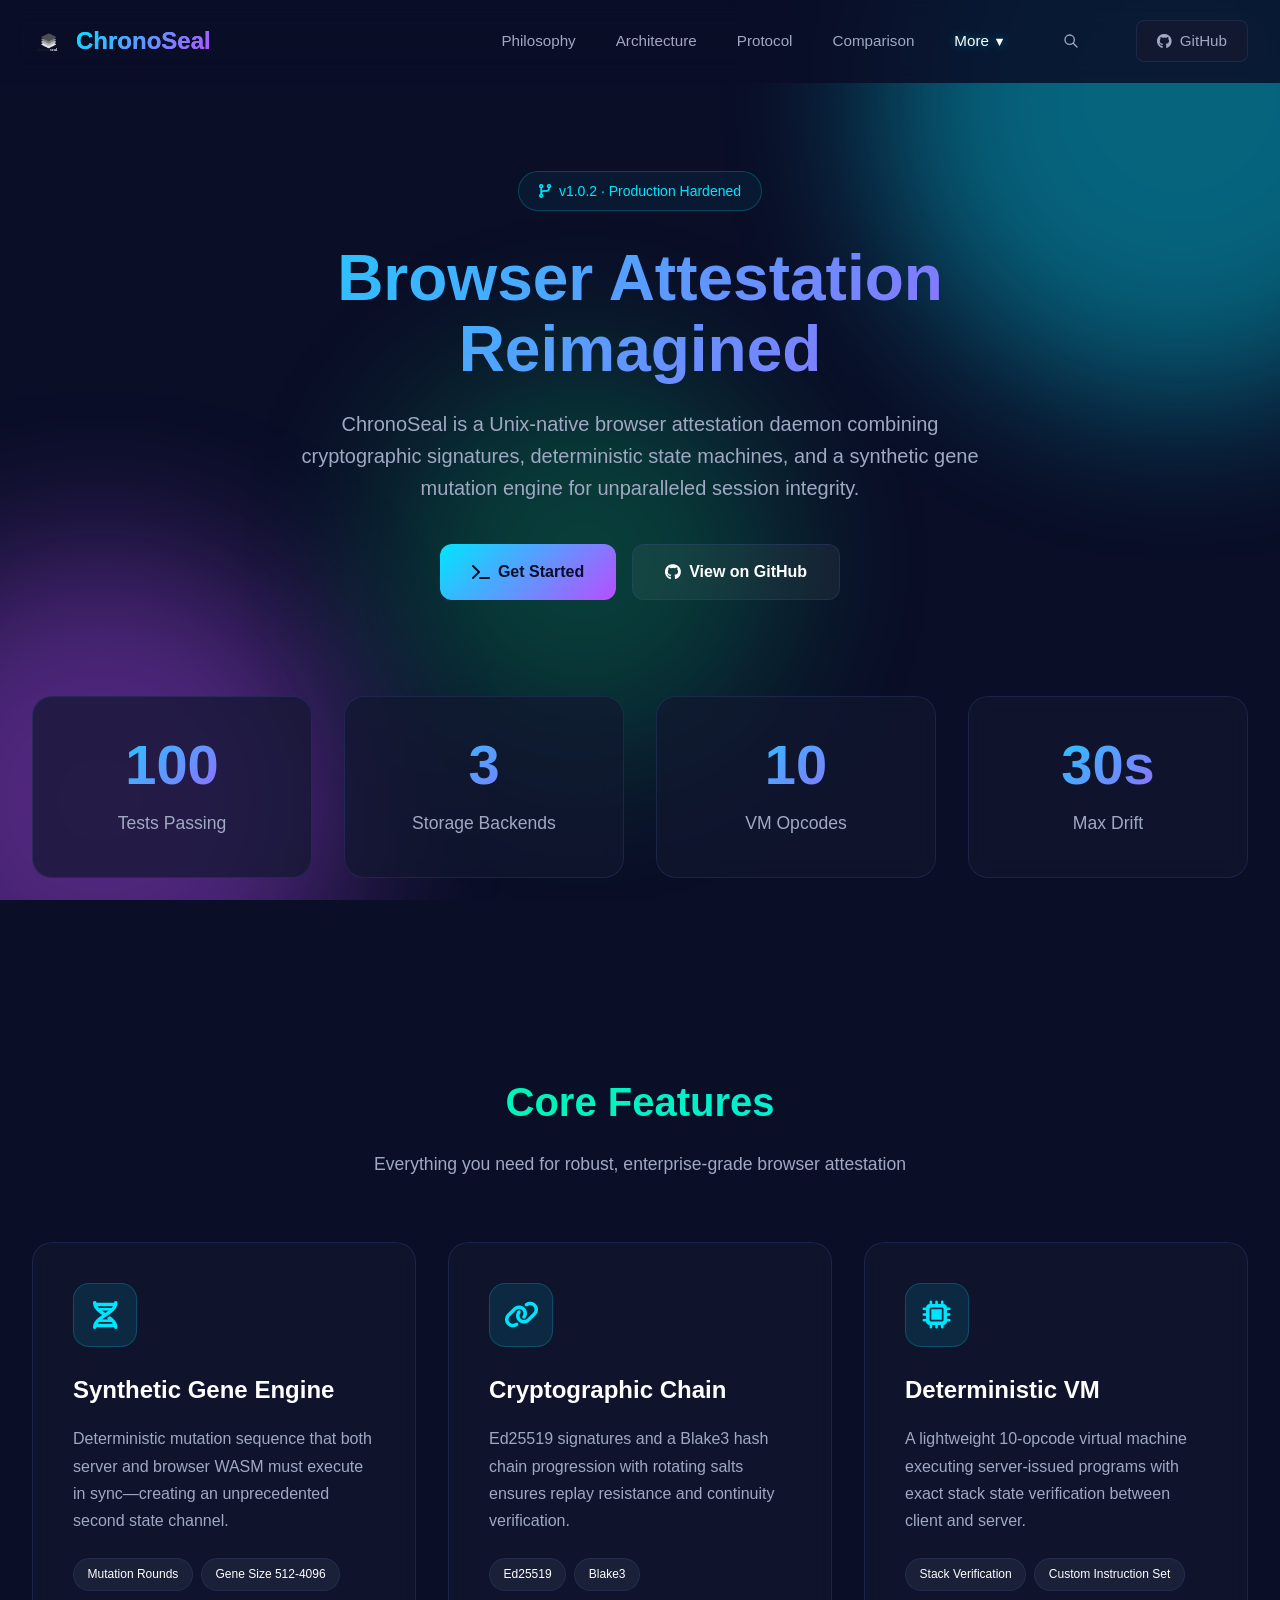
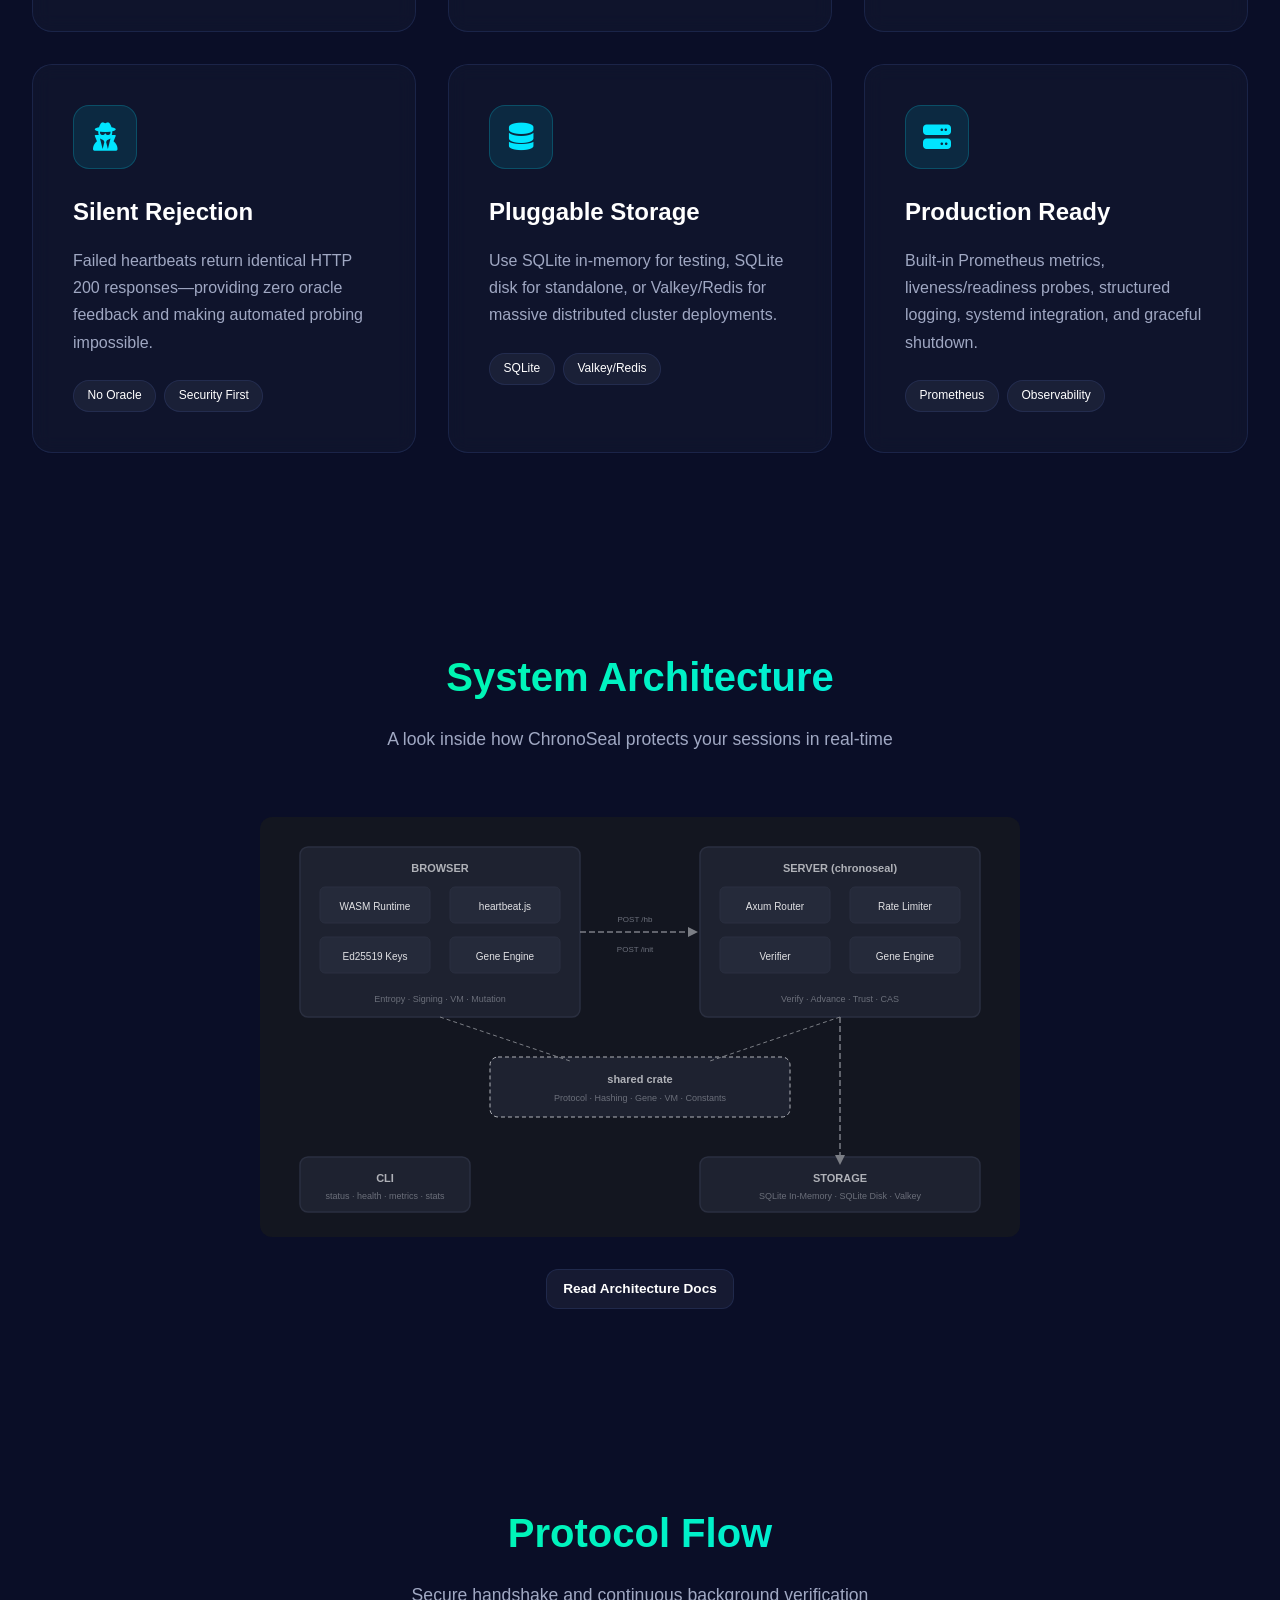
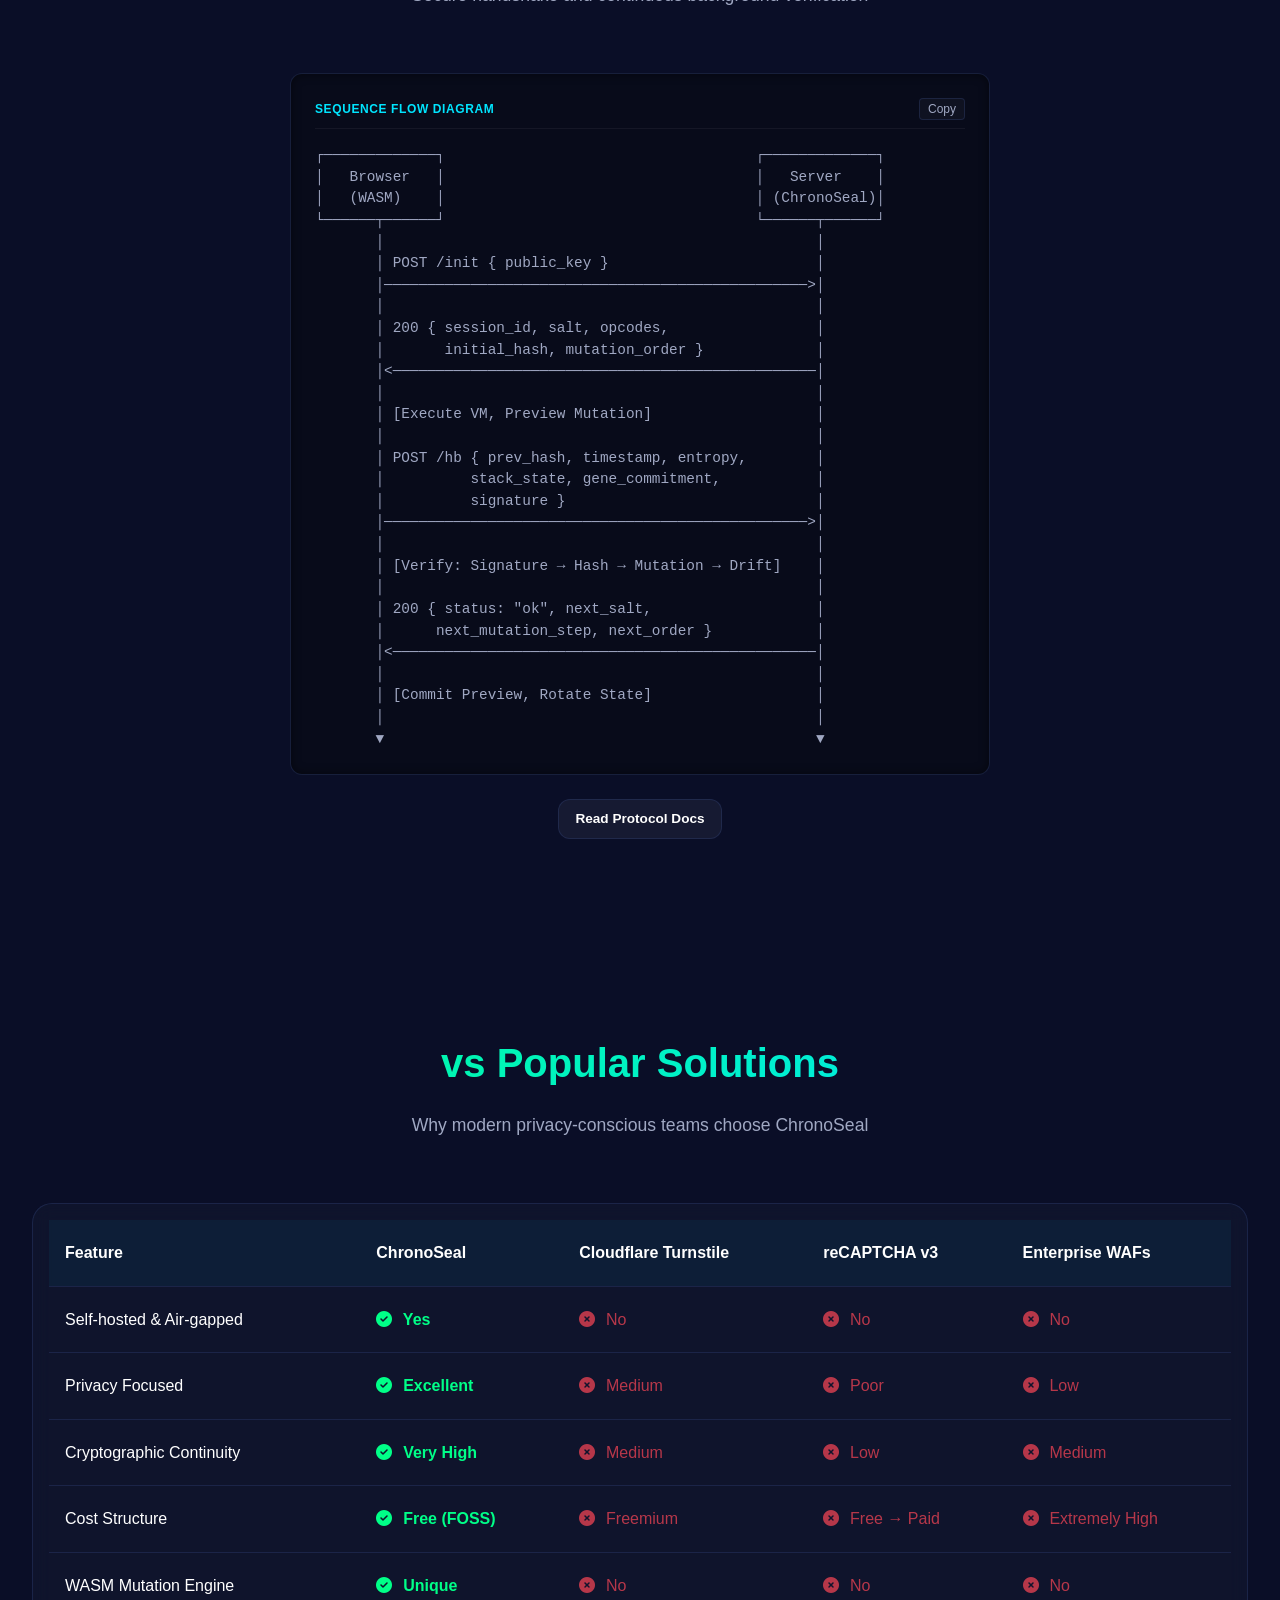
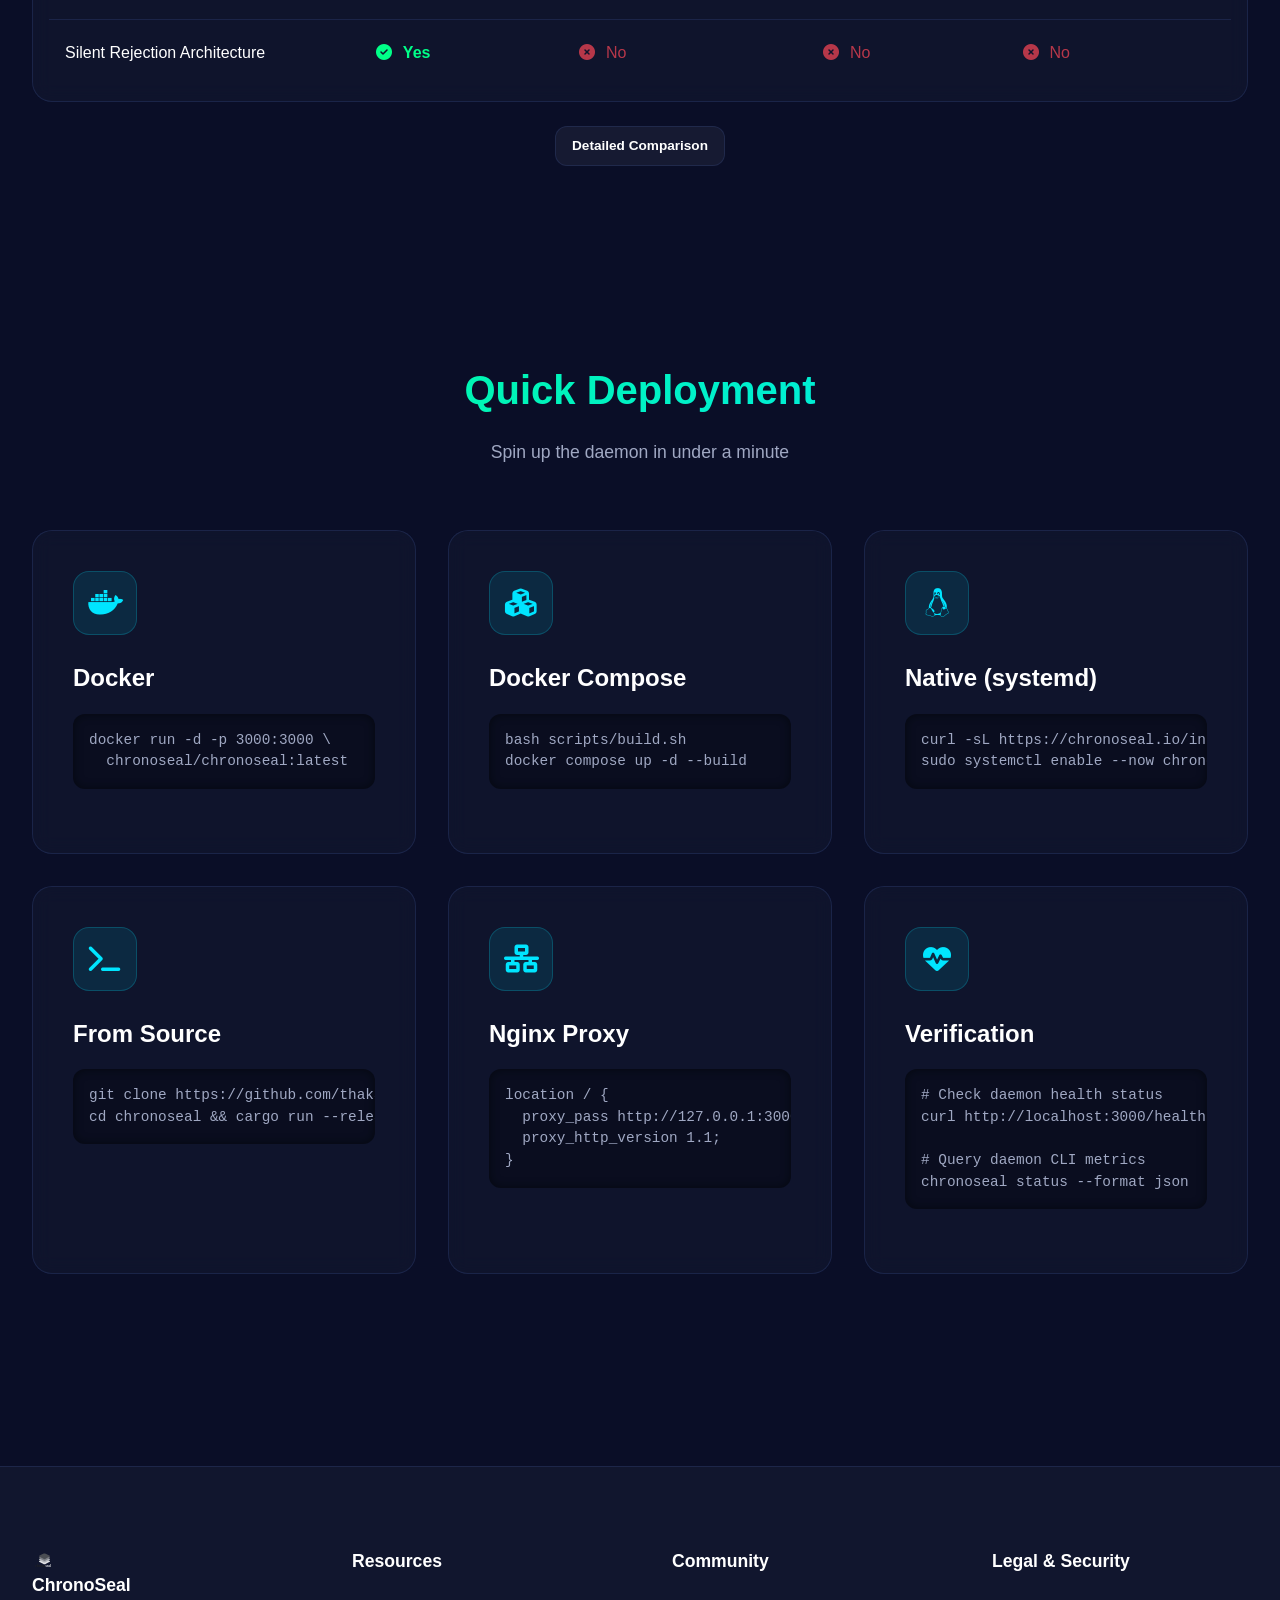
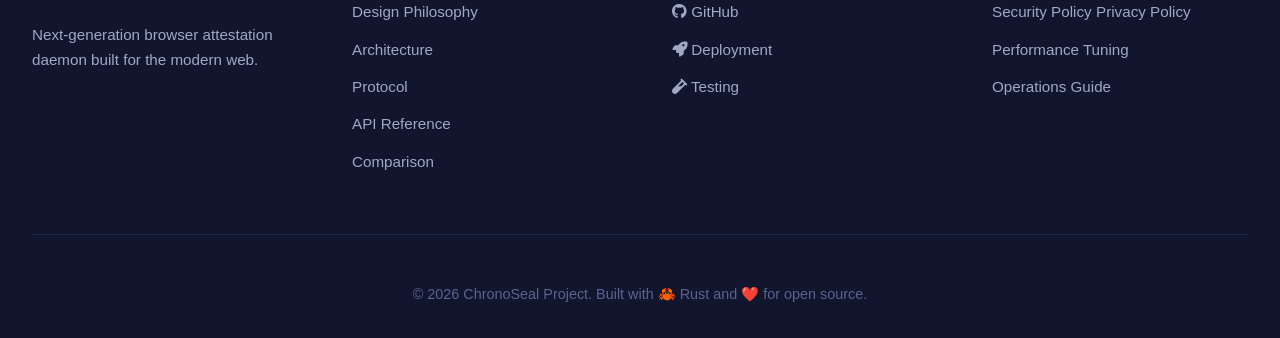
==== commit 480d8e64: "Enhance website branding, assets and search indexing" ====
--- a/www/index.html
+++ b/www/index.html
@@ -375,17 +375,17 @@
       </div>
       <div class="footer-section">
         <h4>Resources</h4>
-        <a href="philosophy.html">Design Philosophy</a>
-        <a href="architecture.html">Architecture</a>
-        <a href="protocol.html">Protocol</a>
-        <a href="api.html">API Reference</a>
+        <a href="philosophy.html">Design Philosophy</a><br/>
+        <a href="architecture.html">Architecture</a><br/>
+        <a href="protocol.html">Protocol</a><br/>
+        <a href="api.html">API Reference</a><br/>
         <a href="comparison.html">Comparison</a>
       </div>
       <div class="footer-section">
         <h4>Community</h4>
-        <a href="https://github.com/thakares/chronoseal-rs" target="_blank" rel="noopener"><i class="fab fa-github"></i> GitHub</a>
-        <a href="deployment.html"><i class="fas fa-rocket"></i> Deployment</a>
-        <a href="testing.html"><i class="fas fa-vial"></i> Testing</a>
+        <a href="https://github.com/thakares/chronoseal-rs" target="_blank" rel="noopener"><i class="fab fa-github"></i> GitHub</a><br/>
+        <a href="deployment.html"><i class="fas fa-rocket"></i> Deployment</a><br/>
+        <a href="testing.html"><i class="fas fa-vial"></i> Testing</a><br/>
       </div>
       <div class="footer-section">
         <h4>Legal &amp; Security</h4>
